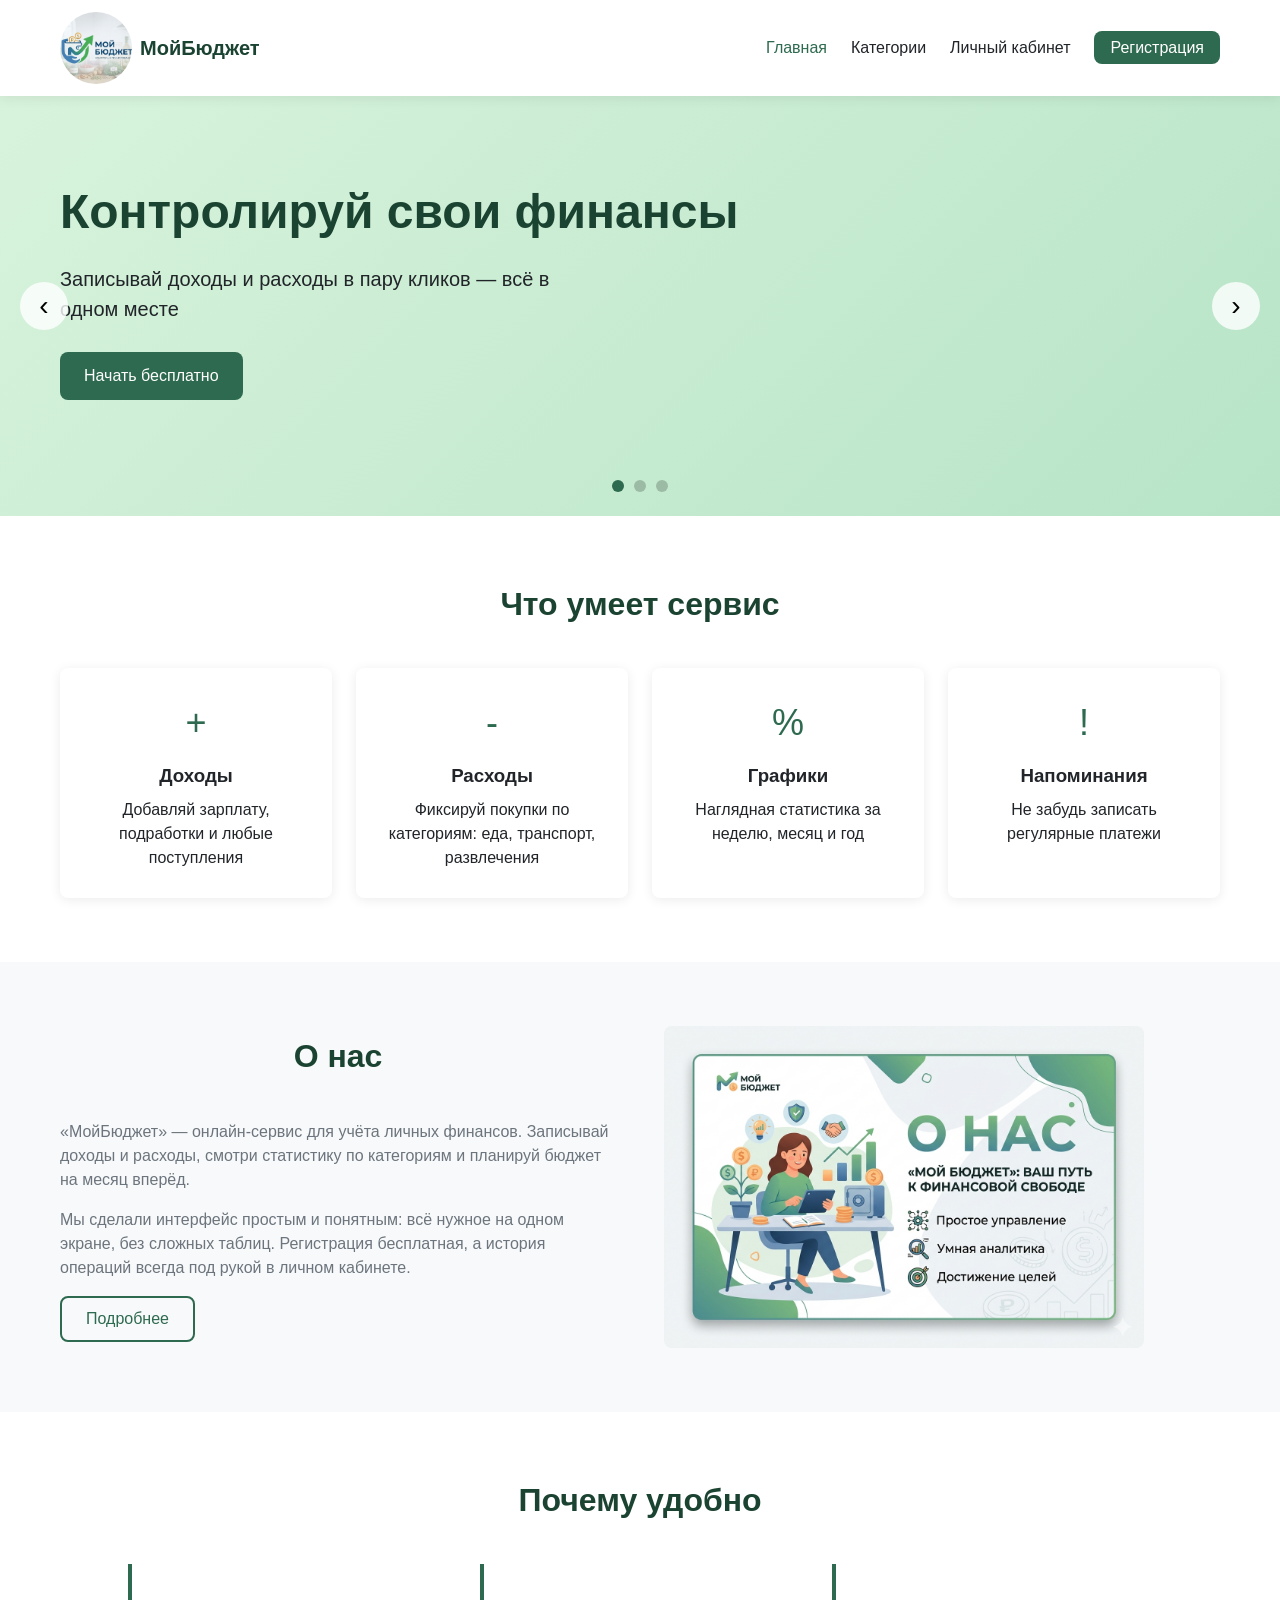
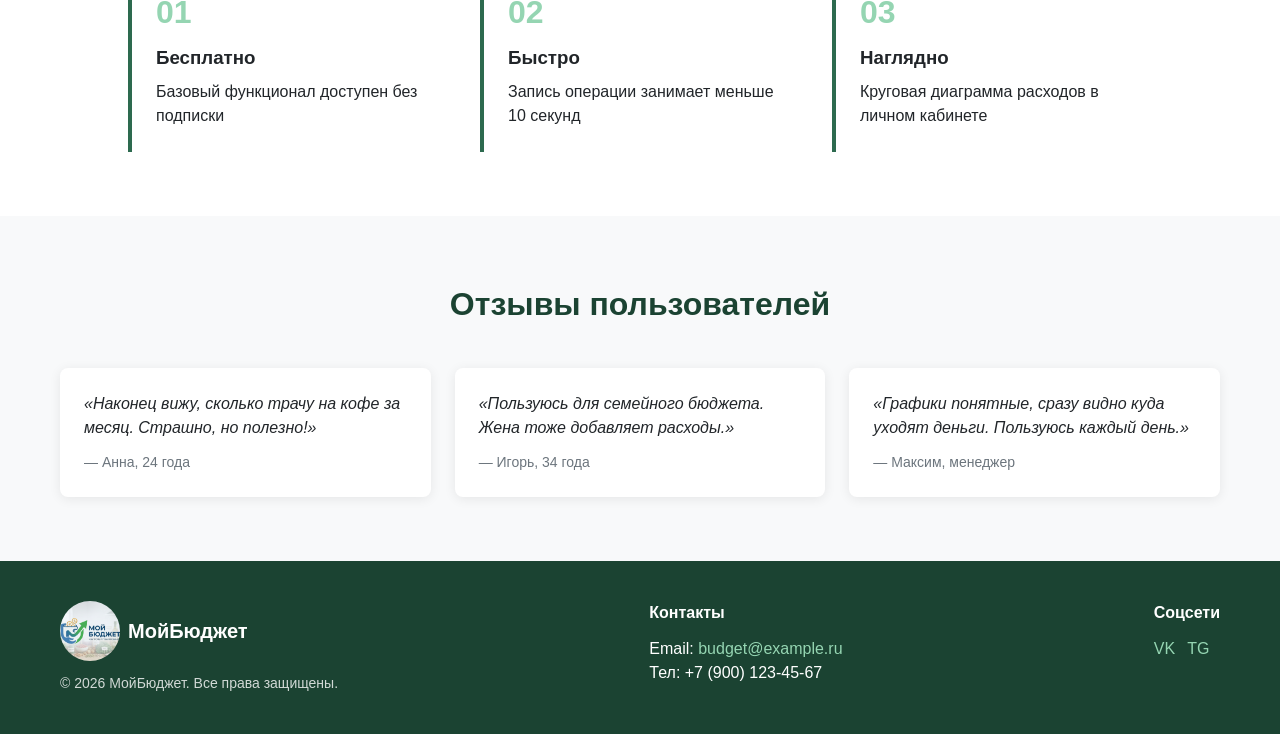
==== index.html @ 335b4001 "Add files via upload" ====
<!DOCTYPE html>
<html lang="ru">
<head>
  <meta charset="UTF-8">
  <meta name="viewport" content="width=device-width, initial-scale=1.0">
  <title>МойБюджет — учёт доходов и расходов</title>
  <link rel="stylesheet" href="css/style.css">
</head>
<body class="page page--index">

  <header class="header">
    <div class="header__inner container">
      <a href="index.html" class="header__logo logo">
        <img src="images/cat-logo.jpg" alt="МойБюджет" class="logo__img">
        <span class="logo__text">МойБюджет</span>
      </a>

      <button class="header__burger burger" type="button" aria-label="Открыть меню">
        <span class="burger__line"></span>
        <span class="burger__line"></span>
        <span class="burger__line"></span>
      </button>

      <nav class="header__nav nav">
        <ul class="nav__list">
          <li class="nav__item"><a href="index.html" class="nav__link nav__link--active">Главная</a></li>
          <li class="nav__item"><a href="products.html" class="nav__link">Категории</a></li>
          <li class="nav__item"><a href="account.html" class="nav__link">Личный кабинет</a></li>
          <li class="nav__item"><a href="registration.html" class="nav__link nav__link--btn">Регистрация</a></li>
        </ul>
      </nav>
    </div>
  </header>

  <main class="main">
    <!-- баннер-слайдер -->
    <section class="hero">
      <div class="hero__slider slider">
        <div class="slider__track">
          <div class="slider__slide slider__slide--active">
            <div class="slider__content container">
              <h1 class="slider__title">Контролируй свои финансы</h1>
              <p class="slider__text">Записывай доходы и расходы в пару кликов — всё в одном месте</p>
              <a href="registration.html" class="slider__btn btn btn--primary">Начать бесплатно</a>
            </div>
          </div>
          <div class="slider__slide">
            <div class="slider__content container">
              <h1 class="slider__title">Смотри статистику</h1>
              <p class="slider__text">Графики покажут, куда уходят деньги каждый месяц</p>
              <a href="account.html" class="slider__btn btn btn--primary">В кабинет</a>
            </div>
          </div>
          <div class="slider__slide">
            <div class="slider__content container">
              <h1 class="slider__title">Планируй бюджет</h1>
              <p class="slider__text">Ставь лимиты по категориям и не выходи за рамки</p>
              <a href="products.html" class="slider__btn btn btn--primary">Категории</a>
            </div>
          </div>
        </div>
        <button class="slider__arrow slider__arrow--prev" type="button" aria-label="Назад">‹</button>
        <button class="slider__arrow slider__arrow--next" type="button" aria-label="Вперёд">›</button>
        <div class="slider__dots"></div>
      </div>
    </section>

    <!-- возможности -->
    <section class="features section">
      <div class="container">
        <h2 class="section__title">Что умеет сервис</h2>
        <div class="features__grid">
          <article class="features__card feature-card">
            <div class="feature-card__icon">+</div>
            <h3 class="feature-card__title">Доходы</h3>
            <p class="feature-card__text">Добавляй зарплату, подработки и любые поступления</p>
          </article>
          <article class="features__card feature-card">
            <div class="feature-card__icon">-</div>
            <h3 class="feature-card__title">Расходы</h3>
            <p class="feature-card__text">Фиксируй покупки по категориям: еда, транспорт, развлечения</p>
          </article>
          <article class="features__card feature-card">
            <div class="feature-card__icon">%</div>
            <h3 class="feature-card__title">Графики</h3>
            <p class="feature-card__text">Наглядная статистика за неделю, месяц и год</p>
          </article>
          <article class="features__card feature-card">
            <div class="feature-card__icon">!</div>
            <h3 class="feature-card__title">Напоминания</h3>
            <p class="feature-card__text">Не забудь записать регулярные платежи</p>
          </article>
        </div>
      </div>
    </section>

    <!-- о нас -->
    <section class="about section section--gray">
      <div class="container about__inner">
        <div class="about__text">
          <h2 class="section__title">О нас</h2>
          <p>«МойБюджет» — онлайн-сервис для учёта личных финансов. Записывай доходы и расходы, смотри статистику по категориям и планируй бюджет на месяц вперёд.</p>
          <p>Мы сделали интерфейс простым и понятным: всё нужное на одном экране, без сложных таблиц. Регистрация бесплатная, а история операций всегда под рукой в личном кабинете.</p>
          <button class="about__btn btn btn--outline" type="button" data-modal="about-modal">Подробнее</button>
        </div>
        <div class="about__img">
          <img src="images/about.jpg" alt="Иллюстрация учёта бюджета" width="480" height="320">
        </div>
      </div>
    </section>

    <!-- преимущества -->
    <section class="advantages section">
      <div class="container">
        <h2 class="section__title">Почему удобно</h2>
        <ul class="advantages__list">
          <li class="advantages__item advantage">
            <span class="advantage__num">01</span>
            <h3 class="advantage__title">Бесплатно</h3>
            <p class="advantage__text">Базовый функционал доступен без подписки</p>
          </li>
          <li class="advantages__item advantage">
            <span class="advantage__num">02</span>
            <h3 class="advantage__title">Быстро</h3>
            <p class="advantage__text">Запись операции занимает меньше 10 секунд</p>
          </li>
          <li class="advantages__item advantage">
            <span class="advantage__num">03</span>
            <h3 class="advantage__title">Наглядно</h3>
            <p class="advantage__text">Круговая диаграмма расходов в личном кабинете</p>
          </li>
        </ul>
      </div>
    </section>

    <!-- отзывы -->
    <section class="reviews section section--gray">
      <div class="container">
        <h2 class="section__title">Отзывы пользователей</h2>
        <div class="reviews__grid">
          <blockquote class="reviews__card review">
            <p class="review__text">«Наконец вижу, сколько трачу на кофе за месяц. Страшно, но полезно!»</p>
            <footer class="review__author">— Анна, 24 года</footer>
          </blockquote>
          <blockquote class="reviews__card review">
            <p class="review__text">«Пользуюсь для семейного бюджета. Жена тоже добавляет расходы.»</p>
            <footer class="review__author">— Игорь, 34 года</footer>
          </blockquote>
          <blockquote class="reviews__card review">
            <p class="review__text">«Графики понятные, сразу видно куда уходят деньги. Пользуюсь каждый день.»</p>
            <footer class="review__author">— Максим, менеджер</footer>
          </blockquote>
        </div>
      </div>
    </section>
  </main>

  <footer class="footer">
    <div class="footer__inner container">
      <div class="footer__col">
        <a href="index.html" class="footer__logo logo">
          <img src="images/cat-logo.jpg" alt="МойБюджет" class="logo__img logo__img--footer">
          <span class="logo__text">МойБюджет</span>
        </a>
        <p class="footer__copy">© 2026 МойБюджет. Все права защищены.</p>
      </div>
      <div class="footer__col">
        <h4 class="footer__title">Контакты</h4>
        <p>Email: <a href="mailto:budget@example.ru" class="footer__link">budget@example.ru</a></p>
        <p>Тел: +7 (900) 123-45-67</p>
      </div>
      <div class="footer__col">
        <h4 class="footer__title">Соцсети</h4>
        <ul class="footer__social social">
          <li class="social__item"><a href="#" class="social__link">VK</a></li>
          <li class="social__item"><a href="#" class="social__link">TG</a></li>
        </ul>
      </div>
    </div>
  </footer>

  <!-- модалка о проекте -->
  <div class="modal" id="about-modal" hidden>
    <div class="modal__overlay" data-close-modal></div>
    <div class="modal__box">
      <button class="modal__close" type="button" data-close-modal aria-label="Закрыть">×</button>
      <h3 class="modal__title">О сервисе МойБюджет</h3>
      <p>Мы помогаем контролировать личные финансы: фиксировать траты, видеть баланс и не выходить за лимиты по категориям. Сервис подойдёт и для семейного бюджета, и для личных целей.</p>
      <p>В личном кабинете доступны профиль, история операций, категории расходов и наглядная статистика. Новые функции мы добавляем по отзывам пользователей.</p>
    </div>
  </div>

  <script src="js/main.js"></script>
</body>
</html>
---- css/style.css ----
/* общие стили для сайта МойБюджет */

* {
  margin: 0;
  padding: 0;
  box-sizing: border-box;
}

:root {
  --color-main: #2d6a4f;
  --color-main-dark: #1b4332;
  --color-accent: #95d5b2;
  --color-bg: #f8f9fa;
  --color-text: #212529;
  --color-gray: #6c757d;
  --color-red: #e63946;
  --color-green: #2d6a4f;
  --font: 'Segoe UI', Tahoma, sans-serif;
  --radius: 8px;
  --shadow: 0 2px 12px rgba(0,0,0,0.08);
}

html {
  scroll-behavior: smooth;
}

body {
  font-family: var(--font);
  color: var(--color-text);
  background: #fff;
  line-height: 1.5;
  min-height: 100vh;
  display: flex;
  flex-direction: column;
}

.page--index .main,
.page--registration .main,
.page--account .main,
.page--products .main {
  flex: 1;
}

img {
  max-width: 100%;
  height: auto;
  display: block;
}

a {
  color: var(--color-main);
  text-decoration: none;
}

a:hover {
  text-decoration: underline;
}

.container {
  width: 100%;
  max-width: 1200px;
  margin: 0 auto;
  padding: 0 20px;
}

.container--narrow {
  max-width: 480px;
}

/* кнопки */
.btn {
  display: inline-block;
  padding: 12px 24px;
  border: none;
  border-radius: var(--radius);
  font-size: 16px;
  cursor: pointer;
  transition: background 0.2s, transform 0.15s;
  text-align: center;
}

.btn:hover {
  transform: translateY(-2px);
}

.btn--primary {
  background: var(--color-main);
  color: #fff;
}

.btn--primary:hover {
  background: var(--color-main-dark);
  text-decoration: none;
  color: #fff;
}

.btn--outline {
  background: transparent;
  border: 2px solid var(--color-main);
  color: var(--color-main);
}

.btn--outline:hover {
  background: var(--color-accent);
}

.btn--block {
  width: 100%;
}

/* логотип */
.logo {
  display: flex;
  align-items: center;
  gap: 8px;
  font-weight: 700;
  font-size: 20px;
  color: var(--color-main-dark);
  text-decoration: none;
}

.logo__img {
  width: 72px;
  height: 72px;
  border-radius: 50%;
  object-fit: cover;
  display: block;
  flex-shrink: 0;
}

.logo__img--footer {
  width: 60px;
  height: 60px;
}

.logo__img--auth {
  width: 104px;
  height: 104px;
  margin: 0 auto 20px;
}

.auth__logo {
  display: block;
  text-align: center;
}

.footer--mini__inner {
  display: flex;
  flex-direction: column;
  align-items: center;
  gap: 12px;
  text-align: center;
}

.footer--mini .footer__logo {
  justify-content: center;
}

.error-page__logo {
  width: 104px;
  height: 104px;
  border-radius: 50%;
  object-fit: cover;
  margin: 0 auto 20px;
}

/* шапка */
.header {
  background: #fff;
  box-shadow: var(--shadow);
  position: sticky;
  top: 0;
  z-index: 100;
}

.header__inner {
  display: flex;
  align-items: center;
  justify-content: space-between;
  padding: 12px 20px;
  min-height: 84px;
}

.header__burger {
  display: none;
}

/* навигация */
.nav__list {
  list-style: none;
  display: flex;
  gap: 24px;
  align-items: center;
}

.nav__link {
  color: var(--color-text);
  font-weight: 500;
}

.nav__link:hover,
.nav__link--active {
  color: var(--color-main);
  text-decoration: none;
}

.nav__link--btn {
  background: var(--color-main);
  color: #fff !important;
  padding: 8px 16px;
  border-radius: var(--radius);
}

.nav__link--btn:hover {
  background: var(--color-main-dark);
}

/* бургер */
.burger {
  flex-direction: column;
  gap: 5px;
  background: none;
  border: none;
  cursor: pointer;
  padding: 8px;
}

.burger__line {
  display: block;
  width: 26px;
  height: 3px;
  background: var(--color-main-dark);
  border-radius: 2px;
  transition: 0.3s;
}

.header--open .burger__line:nth-child(1) {
  transform: rotate(45deg) translate(5px, 6px);
}
.header--open .burger__line:nth-child(2) {
  opacity: 0;
}
.header--open .burger__line:nth-child(3) {
  transform: rotate(-45deg) translate(5px, -6px);
}

/* слайдер на главной */
.hero {
  background: linear-gradient(135deg, #d8f3dc 0%, #b7e4c7 100%);
}

.slider {
  position: relative;
  overflow: hidden;
  min-height: 420px;
}

.slider__track {
  position: relative;
}

.slider__slide {
  display: none;
  padding: 80px 0;
  animation: fadeIn 0.5s;
}

.slider__slide--active {
  display: block;
}

@keyframes fadeIn {
  from { opacity: 0; }
  to { opacity: 1; }
}

.slider__title {
  font-size: 48px;
  color: var(--color-main-dark);
  margin-bottom: 16px;
}

.slider__text {
  font-size: 20px;
  margin-bottom: 28px;
  max-width: 500px;
}

.slider__arrow {
  position: absolute;
  top: 50%;
  transform: translateY(-50%);
  background: rgba(255,255,255,0.8);
  border: none;
  width: 48px;
  height: 48px;
  font-size: 28px;
  cursor: pointer;
  border-radius: 50%;
  z-index: 5;
}

.slider__arrow--prev { left: 20px; }
.slider__arrow--next { right: 20px; }

.slider__dots {
  position: absolute;
  bottom: 24px;
  left: 50%;
  transform: translateX(-50%);
  display: flex;
  gap: 10px;
}

.slider__dot {
  width: 12px;
  height: 12px;
  border-radius: 50%;
  background: rgba(0,0,0,0.2);
  border: none;
  cursor: pointer;
}

.slider__dot--active {
  background: var(--color-main);
}

/* секции */
.section {
  padding: 64px 0;
}

.section--gray {
  background: var(--color-bg);
}

.section__title {
  font-size: 32px;
  text-align: center;
  margin-bottom: 40px;
  color: var(--color-main-dark);
}

/* фичи */
.features__grid {
  display: grid;
  grid-template-columns: repeat(4, 1fr);
  gap: 24px;
}

.feature-card {
  background: #fff;
  padding: 28px;
  border-radius: var(--radius);
  box-shadow: var(--shadow);
  text-align: center;
  transition: transform 0.25s;
}

.feature-card:hover {
  transform: translateY(-6px);
}

.feature-card__icon {
  font-size: 36px;
  margin-bottom: 12px;
  color: var(--color-main);
}

.feature-card__title {
  margin-bottom: 8px;
}

/* о нас */
.about__inner {
  display: flex;
  gap: 48px;
  align-items: center;
}

.about__text {
  flex: 1;
}

.about__text p {
  margin-bottom: 16px;
  color: var(--color-gray);
}

.about__img {
  flex: 1;
}

.about__img img {
  border-radius: var(--radius);
  background: #d8f3dc;
}

/* преимущества */
.advantages__list {
  list-style: none;
  display: flex;
  gap: 32px;
  justify-content: center;
}

.advantage {
  flex: 1;
  max-width: 320px;
  padding: 24px;
  border-left: 4px solid var(--color-main);
}

.advantage__num {
  font-size: 32px;
  font-weight: 700;
  color: var(--color-accent);
}

.advantage__title {
  margin: 8px 0;
}

/* отзывы */
.reviews__grid {
  display: grid;
  grid-template-columns: repeat(3, 1fr);
  gap: 24px;
}

.review {
  background: #fff;
  padding: 24px;
  border-radius: var(--radius);
  box-shadow: var(--shadow);
}

.review__text {
  font-style: italic;
  margin-bottom: 12px;
}

.review__author {
  color: var(--color-gray);
  font-size: 14px;
}

/* подвал */
.footer {
  background: var(--color-main-dark);
  color: #fff;
  padding: 40px 0;
  margin-top: auto;
}

.footer__inner {
  display: flex;
  justify-content: space-between;
  gap: 32px;
  flex-wrap: wrap;
}

.footer .logo {
  color: #fff;
  text-decoration: none;
}

.footer .logo:hover {
  text-decoration: none;
}

.footer__title {
  margin-bottom: 12px;
}

.footer__link {
  color: var(--color-accent);
}

.footer__copy {
  margin-top: 12px;
  font-size: 14px;
  opacity: 0.8;
}

.social {
  list-style: none;
  display: flex;
  gap: 12px;
}

.social__link {
  color: var(--color-accent);
}

.footer--mini {
  padding: 20px 0;
  text-align: center;
}

/* модалка */
.modal {
  position: fixed;
  inset: 0;
  z-index: 200;
  display: flex;
  align-items: center;
  justify-content: center;
}

.modal[hidden] {
  display: none;
}

.modal__overlay {
  position: absolute;
  inset: 0;
  background: rgba(0,0,0,0.5);
}

.modal__box {
  position: relative;
  background: #fff;
  padding: 32px;
  border-radius: var(--radius);
  max-width: 480px;
  width: 90%;
  z-index: 1;
  animation: modalPop 0.3s;
}

@keyframes modalPop {
  from { transform: scale(0.9); opacity: 0; }
  to { transform: scale(1); opacity: 1; }
}

.modal__close {
  position: absolute;
  top: 12px;
  right: 16px;
  background: none;
  border: none;
  font-size: 28px;
  cursor: pointer;
}

.modal__title {
  margin-bottom: 16px;
}

/* формы */
.form__group {
  margin-bottom: 20px;
}

.form__label {
  display: block;
  margin-bottom: 6px;
  font-weight: 500;
}

.form__input {
  width: 100%;
  padding: 12px;
  border: 1px solid #ced4da;
  border-radius: var(--radius);
  font-size: 16px;
}

.form__input:focus {
  outline: none;
  border-color: var(--color-main);
  box-shadow: 0 0 0 3px rgba(45,106,79,0.2);
}

.form__input--error {
  border-color: var(--color-red);
}

.form__error {
  display: block;
  color: var(--color-red);
  font-size: 13px;
  margin-top: 4px;
  min-height: 18px;
}

.form__checkbox {
  display: flex;
  gap: 8px;
  align-items: flex-start;
  cursor: pointer;
}

/* регистрация */
.page--registration .main {
  flex: 1;
}

.page--registration .main--center {
  display: flex;
  align-items: center;
  justify-content: center;
}

.auth {
  width: 100%;
  padding: 48px 20px;
  display: flex;
  justify-content: center;
}

.auth__title {
  text-align: center;
  margin-bottom: 8px;
}

.auth__subtitle {
  text-align: center;
  color: var(--color-gray);
  margin-bottom: 32px;
}

.auth__box {
  width: 100%;
  max-width: 480px;
  margin: 0 auto;
  background: #fff;
  padding: 32px;
  border-radius: var(--radius);
  box-shadow: var(--shadow);
}

.auth__footer {
  text-align: center;
  margin-top: 20px;
}

.main--center {
  flex: 1;
  display: flex;
  align-items: center;
}

/* личный кабинет */
.account__welcome {
  margin: 32px 0 24px;
  font-size: 28px;
}

.tabs {
  display: flex;
  gap: 8px;
  margin-bottom: 24px;
  border-bottom: 2px solid #eee;
}

.tabs__btn {
  padding: 12px 20px;
  background: none;
  border: none;
  cursor: pointer;
  font-size: 16px;
  border-bottom: 3px solid transparent;
  margin-bottom: -2px;
}

.tabs__btn--active {
  color: var(--color-main);
  border-bottom-color: var(--color-main);
  font-weight: 600;
}

.tabs__panel {
  margin-bottom: 32px;
}

.tabs__panel[hidden] {
  display: none;
}

.profile {
  display: flex;
  gap: 40px;
  flex-wrap: wrap;
}

.profile__avatar {
  width: 120px;
  height: 120px;
  border-radius: 50%;
  object-fit: cover;
  background: var(--color-accent);
  margin-bottom: 12px;
}

.profile__form {
  flex: 1;
  min-width: 280px;
}

.operations-table {
  width: 100%;
  border-collapse: collapse;
  margin-bottom: 24px;
}

.operations-table th,
.operations-table td {
  padding: 12px;
  text-align: left;
  border-bottom: 1px solid #eee;
}

.operations-table__income {
  color: var(--color-green);
}

.operations-table__expense {
  color: var(--color-red);
}

.stats__summary {
  display: flex;
  gap: 20px;
  margin-bottom: 32px;
  flex-wrap: wrap;
}

.stats__card {
  flex: 1;
  min-width: 180px;
  padding: 20px;
  background: var(--color-bg);
  border-radius: var(--radius);
}

.stats__label {
  display: block;
  font-size: 14px;
  color: var(--color-gray);
}

.stats__value {
  font-size: 24px;
  font-weight: 700;
}

.stats__value--green { color: var(--color-green); }
.stats__value--red { color: var(--color-red); }

.stats__chart {
  max-width: 400px;
  margin: 0 auto;
  display: block;
}

.account__logout {
  margin-bottom: 48px;
}

/* каталог категорий */
.page-title {
  margin: 32px 0 8px;
}

.page-desc {
  color: var(--color-gray);
  margin-bottom: 24px;
}

.filter {
  display: flex;
  gap: 16px;
  margin-bottom: 32px;
  flex-wrap: wrap;
}

.filter__search,
.filter__select {
  padding: 10px 14px;
  border: 1px solid #ced4da;
  border-radius: var(--radius);
  font-size: 16px;
}

.filter__search {
  flex: 1;
  min-width: 200px;
}

.catalog__grid {
  display: grid;
  grid-template-columns: repeat(3, 1fr);
  gap: 24px;
  margin-bottom: 32px;
}

.product-card {
  background: #fff;
  border-radius: var(--radius);
  box-shadow: var(--shadow);
  overflow: hidden;
  transition: box-shadow 0.2s;
}

.product-card:hover {
  box-shadow: 0 6px 20px rgba(0,0,0,0.12);
}

.product-card--hidden {
  display: none;
}

.product-card__img {
  width: 100%;
  height: 180px;
  object-fit: cover;
  background: linear-gradient(135deg, #b7e4c7, #74c69d);
}

.product-card__title {
  padding: 16px 16px 8px;
  font-size: 20px;
}

.product-card__desc {
  padding: 0 16px;
  color: var(--color-gray);
  font-size: 14px;
  margin-bottom: 16px;
}

.product-card__link {
  margin: 0 16px 16px;
  display: inline-block;
}

.catalog__more {
  display: block;
  margin: 0 auto 48px;
}

/* 404 */
.page--404 {
  min-height: 100vh;
  display: flex;
  flex-direction: column;
}

.page--404 .error-page {
  flex: 1;
}

.error-page {
  display: flex;
  align-items: center;
  justify-content: center;
  min-height: 60vh;
  text-align: center;
}

.error-page__icon {
  font-size: 120px;
  font-weight: 900;
  color: var(--color-accent);
  line-height: 1;
}

.error-page__title {
  font-size: 32px;
  margin: 16px 0;
}

.error-page__text {
  color: var(--color-gray);
  margin-bottom: 24px;
  max-width: 400px;
  margin-left: auto;
  margin-right: auto;
}

/* ========== АДАПТИВ: все страницы ========== */

/* планшет 1024 */
@media (max-width: 1024px) {
  .container {
    padding: 0 16px;
  }

  .catalog__grid {
    grid-template-columns: repeat(2, 1fr);
  }

  .page--index .slider__title {
    font-size: 36px;
  }

  .page--index .features__grid {
    grid-template-columns: repeat(2, 1fr);
  }

  .page--index .reviews__grid {
    grid-template-columns: repeat(2, 1fr);
  }

  .page--index .advantages__list {
    flex-wrap: wrap;
  }
}

/* мобилка 768 и меньше (в задании ещё 796px) */
@media (max-width: 768px) {

  /* --- шапка и меню на ВСЕХ страницах --- */
  .header__burger {
    display: flex;
  }

  .header__nav {
    position: fixed;
    top: 84px;
    left: 0;
    right: 0;
    background: #fff;
    box-shadow: var(--shadow);
    padding: 20px;
    transform: translateY(-120%);
    transition: transform 0.3s;
    z-index: 99;
  }

  .header--open .header__nav {
    transform: translateY(0);
  }

  .nav__list {
    flex-direction: column;
    align-items: flex-start;
    gap: 16px;
  }

  .nav__link--btn {
    display: inline-block;
  }

  .logo__text {
    font-size: 18px;
  }

  .logo__img {
    width: 56px;
    height: 56px;
  }

  .logo__img--footer {
    width: 52px;
    height: 52px;
  }

  .logo__img--auth,
  .error-page__logo {
    width: 80px;
    height: 80px;
  }

  /* --- регистрация --- */
  .page--registration .auth {
    padding: 24px 16px;
  }

  .page--registration .auth__box {
    padding: 24px 20px;
  }

  /* --- категории --- */
  .page-title {
    font-size: 24px;
    margin-top: 24px;
  }

  .filter {
    flex-direction: column;
  }

  .filter__search,
  .filter__select {
    width: 100%;
  }

  .catalog__grid {
    grid-template-columns: 1fr;
    gap: 16px;
  }

  .catalog__more {
    width: 100%;
  }

  /* --- личный кабинет --- */
  .account__welcome {
    font-size: 22px;
    margin-top: 24px;
  }

  .tabs {
    flex-wrap: nowrap;
    overflow-x: auto;
    -webkit-overflow-scrolling: touch;
    gap: 4px;
  }

  .tabs__btn {
    flex-shrink: 0;
    padding: 10px 14px;
    font-size: 14px;
  }

  .profile {
    flex-direction: column;
    align-items: center;
    text-align: center;
  }

  .profile__form {
    width: 100%;
  }

  .account__add .btn {
    width: 100%;
  }

  .operations-table-wrap {
    overflow-x: auto;
    -webkit-overflow-scrolling: touch;
    margin-bottom: 24px;
  }

  .operations-table {
    font-size: 13px;
    min-width: 320px;
  }

  .operations-table th,
  .operations-table td {
    padding: 10px 8px;
  }

  .stats__summary {
    flex-direction: column;
  }

  .stats__chart {
    width: 100%;
    max-width: 100%;
    height: auto;
  }

  .account__logout {
    width: 100%;
  }

  /* --- модалки --- */
  .modal__box {
    padding: 24px 20px;
    max-height: 90vh;
    overflow-y: auto;
  }

  /* --- подвал на всех страницах --- */
  .footer__inner {
    flex-direction: column;
    text-align: center;
    gap: 20px;
  }

  .social {
    justify-content: center;
  }

  /* --- 404 --- */
  .page--404 .error-page {
    min-height: auto;
    padding: 40px 0 60px;
  }

  .error-page__icon {
    font-size: 72px;
  }

  .error-page__title {
    font-size: 24px;
  }

  .error-page__btn {
    width: 100%;
    max-width: 280px;
  }

  /* --- только главная --- */
  .page--index .slider {
    min-height: 320px;
  }

  .page--index .slider__slide {
    padding: 48px 0;
  }

  .page--index .slider__title {
    font-size: 28px;
  }

  .page--index .slider__text {
    font-size: 16px;
  }

  .page--index .slider__arrow {
    width: 36px;
    height: 36px;
    font-size: 22px;
  }

  .page--index .slider__arrow--prev {
    left: 8px;
  }

  .page--index .slider__arrow--next {
    right: 8px;
  }

  .page--index .about__inner {
    flex-direction: column;
  }

  .page--index .features__grid {
    grid-template-columns: 1fr;
  }

  .page--index .feature-card__icon {
    font-size: 28px;
  }

  .page--index .reviews__grid {
    grid-template-columns: 1fr;
  }

  .page--index .advantages__list {
    flex-direction: column;
    align-items: stretch;
  }

  .page--index .advantage {
    max-width: 100%;
  }

  .page--index .section {
    padding: 40px 0;
  }

  .page--index .section__title {
    font-size: 24px;
  }
}

/* очень узкие экраны */
@media (max-width: 480px) {
  .btn {
    padding: 10px 18px;
    font-size: 15px;
  }

  .page--index .slider__title {
    font-size: 22px;
  }

  .slider__btn {
    width: 100%;
    text-align: center;
  }

  .auth__box {
    padding: 20px 16px;
  }
}

/* десктоп широкий 1920 */
@media (min-width: 1920px) {
  .page--index .container {
    max-width: 1400px;
  }

  .page--index .slider__title {
    font-size: 56px;
  }
}
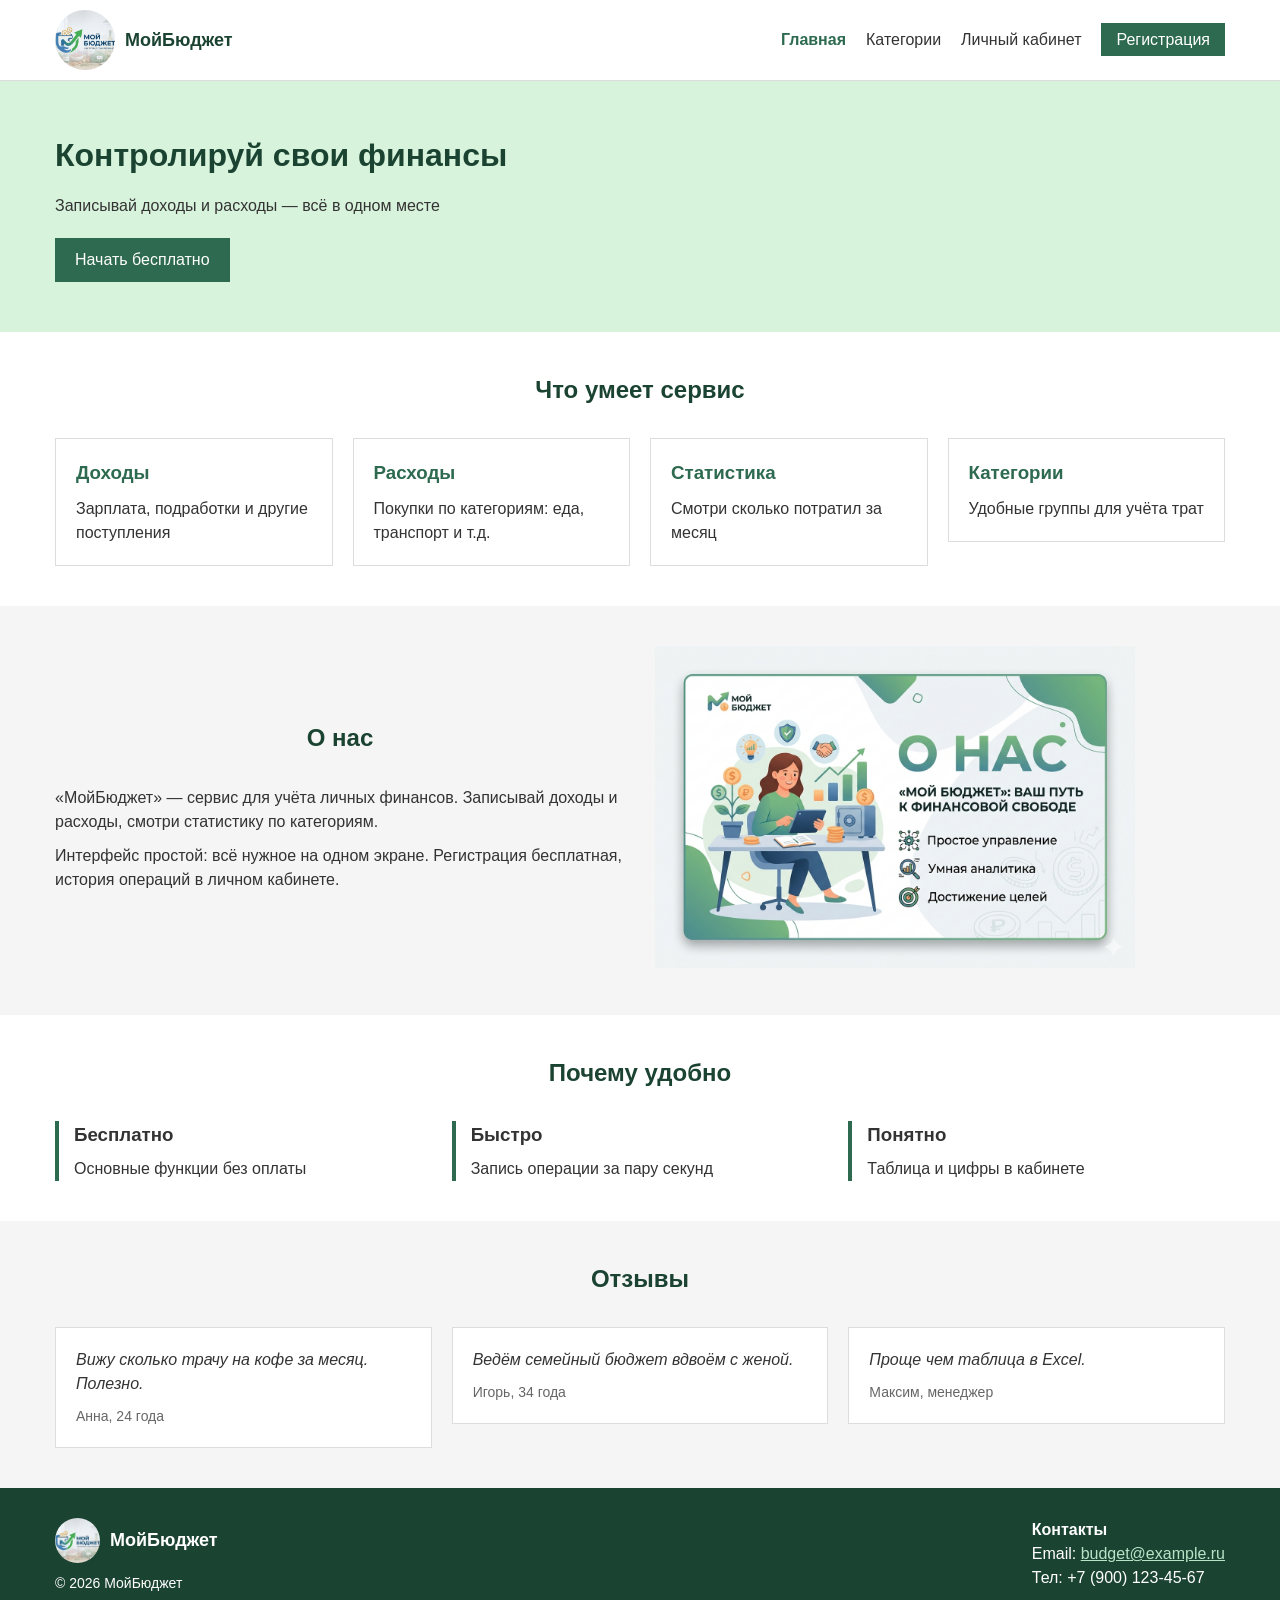
==== commit 370abb78: "Add files via upload" ====
--- a/index.html
+++ b/index.html
@@ -15,7 +15,7 @@
         <span class="logo__text">МойБюджет</span>
       </a>
 
-      <button class="header__burger burger" type="button" aria-label="Открыть меню">
+      <button class="header__burger burger" type="button" id="burger">
         <span class="burger__line"></span>
         <span class="burger__line"></span>
         <span class="burger__line"></span>
@@ -33,126 +33,92 @@
   </header>
 
   <main class="main">
-    <!-- баннер-слайдер -->
-    <section class="hero">
-      <div class="hero__slider slider">
-        <div class="slider__track">
-          <div class="slider__slide slider__slide--active">
-            <div class="slider__content container">
-              <h1 class="slider__title">Контролируй свои финансы</h1>
-              <p class="slider__text">Записывай доходы и расходы в пару кликов — всё в одном месте</p>
-              <a href="registration.html" class="slider__btn btn btn--primary">Начать бесплатно</a>
-            </div>
-          </div>
-          <div class="slider__slide">
-            <div class="slider__content container">
-              <h1 class="slider__title">Смотри статистику</h1>
-              <p class="slider__text">Графики покажут, куда уходят деньги каждый месяц</p>
-              <a href="account.html" class="slider__btn btn btn--primary">В кабинет</a>
-            </div>
-          </div>
-          <div class="slider__slide">
-            <div class="slider__content container">
-              <h1 class="slider__title">Планируй бюджет</h1>
-              <p class="slider__text">Ставь лимиты по категориям и не выходи за рамки</p>
-              <a href="products.html" class="slider__btn btn btn--primary">Категории</a>
-            </div>
-          </div>
-        </div>
-        <button class="slider__arrow slider__arrow--prev" type="button" aria-label="Назад">‹</button>
-        <button class="slider__arrow slider__arrow--next" type="button" aria-label="Вперёд">›</button>
-        <div class="slider__dots"></div>
+
+    <section class="baner">
+      <div class="container baner__blok">
+        <h1 class="baner__zagolovok">Контролируй свои финансы</h1>
+        <p class="baner__tekst">Записывай доходы и расходы — всё в одном месте</p>
+        <a href="registration.html" class="baner__ssylka btn btn--primary">Начать бесплатно</a>
       </div>
     </section>
 
-    <!-- возможности -->
     <section class="features section">
       <div class="container">
         <h2 class="section__title">Что умеет сервис</h2>
-        <div class="features__grid">
-          <article class="features__card feature-card">
-            <div class="feature-card__icon">+</div>
+        <ul class="features__list">
+          <li class="features__item feature-card">
             <h3 class="feature-card__title">Доходы</h3>
-            <p class="feature-card__text">Добавляй зарплату, подработки и любые поступления</p>
-          </article>
-          <article class="features__card feature-card">
-            <div class="feature-card__icon">-</div>
+            <p class="feature-card__text">Зарплата, подработки и другие поступления</p>
+          </li>
+          <li class="features__item feature-card">
             <h3 class="feature-card__title">Расходы</h3>
-            <p class="feature-card__text">Фиксируй покупки по категориям: еда, транспорт, развлечения</p>
-          </article>
-          <article class="features__card feature-card">
-            <div class="feature-card__icon">%</div>
-            <h3 class="feature-card__title">Графики</h3>
-            <p class="feature-card__text">Наглядная статистика за неделю, месяц и год</p>
-          </article>
-          <article class="features__card feature-card">
-            <div class="feature-card__icon">!</div>
-            <h3 class="feature-card__title">Напоминания</h3>
-            <p class="feature-card__text">Не забудь записать регулярные платежи</p>
-          </article>
-        </div>
-      </div>
-    </section>
-
-    <!-- о нас -->
-    <section class="about section section--gray">
-      <div class="container about__inner">
-        <div class="about__text">
-          <h2 class="section__title">О нас</h2>
-          <p>«МойБюджет» — онлайн-сервис для учёта личных финансов. Записывай доходы и расходы, смотри статистику по категориям и планируй бюджет на месяц вперёд.</p>
-          <p>Мы сделали интерфейс простым и понятным: всё нужное на одном экране, без сложных таблиц. Регистрация бесплатная, а история операций всегда под рукой в личном кабинете.</p>
-          <button class="about__btn btn btn--outline" type="button" data-modal="about-modal">Подробнее</button>
-        </div>
-        <div class="about__img">
-          <img src="images/about.jpg" alt="Иллюстрация учёта бюджета" width="480" height="320">
-        </div>
-      </div>
-    </section>
-
-    <!-- преимущества -->
-    <section class="advantages section">
-      <div class="container">
-        <h2 class="section__title">Почему удобно</h2>
-        <ul class="advantages__list">
-          <li class="advantages__item advantage">
-            <span class="advantage__num">01</span>
-            <h3 class="advantage__title">Бесплатно</h3>
-            <p class="advantage__text">Базовый функционал доступен без подписки</p>
+            <p class="feature-card__text">Покупки по категориям: еда, транспорт и т.д.</p>
           </li>
-          <li class="advantages__item advantage">
-            <span class="advantage__num">02</span>
-            <h3 class="advantage__title">Быстро</h3>
-            <p class="advantage__text">Запись операции занимает меньше 10 секунд</p>
+          <li class="features__item feature-card">
+            <h3 class="feature-card__title">Статистика</h3>
+            <p class="feature-card__text">Смотри сколько потратил за месяц</p>
           </li>
-          <li class="advantages__item advantage">
-            <span class="advantage__num">03</span>
-            <h3 class="advantage__title">Наглядно</h3>
-            <p class="advantage__text">Круговая диаграмма расходов в личном кабинете</p>
+          <li class="features__item feature-card">
+            <h3 class="feature-card__title">Категории</h3>
+            <p class="feature-card__text">Удобные группы для учёта трат</p>
           </li>
         </ul>
       </div>
     </section>
 
-    <!-- отзывы -->
-    <section class="reviews section section--gray">
-      <div class="container">
-        <h2 class="section__title">Отзывы пользователей</h2>
-        <div class="reviews__grid">
-          <blockquote class="reviews__card review">
-            <p class="review__text">«Наконец вижу, сколько трачу на кофе за месяц. Страшно, но полезно!»</p>
-            <footer class="review__author">— Анна, 24 года</footer>
-          </blockquote>
-          <blockquote class="reviews__card review">
-            <p class="review__text">«Пользуюсь для семейного бюджета. Жена тоже добавляет расходы.»</p>
-            <footer class="review__author">— Игорь, 34 года</footer>
-          </blockquote>
-          <blockquote class="reviews__card review">
-            <p class="review__text">«Графики понятные, сразу видно куда уходят деньги. Пользуюсь каждый день.»</p>
-            <footer class="review__author">— Максим, менеджер</footer>
-          </blockquote>
+    <section class="about section section--gray">
+      <div class="container about__inner">
+        <div class="about__text">
+          <h2 class="section__title">О нас</h2>
+          <p>«МойБюджет» — сервис для учёта личных финансов. Записывай доходы и расходы, смотри статистику по категориям.</p>
+          <p>Интерфейс простой: всё нужное на одном экране. Регистрация бесплатная, история операций в личном кабинете.</p>
+        </div>
+        <div class="about__img">
+          <img src="images/about.jpg" alt="Учёт бюджета" width="480" height="320">
         </div>
       </div>
     </section>
+
+    <section class="preimu section">
+      <div class="container">
+        <h2 class="section__title">Почему удобно</h2>
+        <ul class="preimu__spisok">
+          <li class="preimu__element">
+            <h3 class="preimu__nazvanie">Бесплатно</h3>
+            <p class="preimu__tekst">Основные функции без оплаты</p>
+          </li>
+          <li class="preimu__element">
+            <h3 class="preimu__nazvanie">Быстро</h3>
+            <p class="preimu__tekst">Запись операции за пару секунд</p>
+          </li>
+          <li class="preimu__element">
+            <h3 class="preimu__nazvanie">Понятно</h3>
+            <p class="preimu__tekst">Таблица и цифры в кабинете</p>
+          </li>
+        </ul>
+      </div>
+    </section>
+
+    <section class="reviews section section--gray">
+      <div class="container">
+        <h2 class="section__title">Отзывы</h2>
+        <ul class="reviews__list">
+          <li class="reviews__item review">
+            <p class="review__text">Вижу сколько трачу на кофе за месяц. Полезно.</p>
+            <p class="review__author">Анна, 24 года</p>
+          </li>
+          <li class="reviews__item review">
+            <p class="review__text">Ведём семейный бюджет вдвоём с женой.</p>
+            <p class="review__author">Игорь, 34 года</p>
+          </li>
+          <li class="reviews__item review">
+            <p class="review__text">Проще чем таблица в Excel.</p>
+            <p class="review__author">Максим, менеджер</p>
+          </li>
+        </ul>
+      </div>
+    </section>
+
   </main>
 
   <footer class="footer">
@@ -162,33 +128,15 @@
           <img src="images/cat-logo.jpg" alt="МойБюджет" class="logo__img logo__img--footer">
           <span class="logo__text">МойБюджет</span>
         </a>
-        <p class="footer__copy">© 2026 МойБюджет. Все права защищены.</p>
+        <p class="footer__copy">© 2026 МойБюджет</p>
       </div>
       <div class="footer__col">
         <h4 class="footer__title">Контакты</h4>
         <p>Email: <a href="mailto:budget@example.ru" class="footer__link">budget@example.ru</a></p>
         <p>Тел: +7 (900) 123-45-67</p>
       </div>
-      <div class="footer__col">
-        <h4 class="footer__title">Соцсети</h4>
-        <ul class="footer__social social">
-          <li class="social__item"><a href="#" class="social__link">VK</a></li>
-          <li class="social__item"><a href="#" class="social__link">TG</a></li>
-        </ul>
-      </div>
     </div>
   </footer>
-
-  <!-- модалка о проекте -->
-  <div class="modal" id="about-modal" hidden>
-    <div class="modal__overlay" data-close-modal></div>
-    <div class="modal__box">
-      <button class="modal__close" type="button" data-close-modal aria-label="Закрыть">×</button>
-      <h3 class="modal__title">О сервисе МойБюджет</h3>
-      <p>Мы помогаем контролировать личные финансы: фиксировать траты, видеть баланс и не выходить за лимиты по категориям. Сервис подойдёт и для семейного бюджета, и для личных целей.</p>
-      <p>В личном кабинете доступны профиль, история операций, категории расходов и наглядная статистика. Новые функции мы добавляем по отзывам пользователей.</p>
-    </div>
-  </div>
 
   <script src="js/main.js"></script>
 </body>
--- a/css/style.css
+++ b/css/style.css
@@ -1,4 +1,4 @@
-/* общие стили для сайта МойБюджет */
+/* стили сайта МойБюджет */
 
 * {
   margin: 0;
@@ -6,1190 +6,617 @@
   box-sizing: border-box;
 }
 
-:root {
-  --color-main: #2d6a4f;
-  --color-main-dark: #1b4332;
-  --color-accent: #95d5b2;
-  --color-bg: #f8f9fa;
-  --color-text: #212529;
-  --color-gray: #6c757d;
-  --color-red: #e63946;
-  --color-green: #2d6a4f;
-  --font: 'Segoe UI', Tahoma, sans-serif;
-  --radius: 8px;
-  --shadow: 0 2px 12px rgba(0,0,0,0.08);
-}
-
-html {
-  scroll-behavior: smooth;
-}
-
 body {
-  font-family: var(--font);
-  color: var(--color-text);
-  background: #fff;
+  font-family: Arial, sans-serif;
+  font-size: 16px;
+  color: #333;
   line-height: 1.5;
   min-height: 100vh;
   display: flex;
   flex-direction: column;
 }
 
-.page--index .main,
-.page--registration .main,
-.page--account .main,
-.page--products .main {
-  flex: 1;
+a {
+  color: #2d6a4f;
 }
 
 img {
   max-width: 100%;
   height: auto;
-  display: block;
-}
-
-a {
-  color: var(--color-main);
+}
+
+.container {
+  width: 1200px;
+  max-width: 100%;
+  margin: 0 auto;
+  padding: 0 15px;
+}
+
+.main {
+  flex: 1;
+}
+
+/* header */
+.header {
+  background: #fff;
+  border-bottom: 1px solid #ddd;
+  position: relative;
+}
+
+.header__inner {
+  display: flex;
+  align-items: center;
+  justify-content: space-between;
+  padding: 10px 15px;
+  min-height: 80px;
+}
+
+.logo {
+  display: flex;
+  align-items: center;
+  gap: 10px;
   text-decoration: none;
-}
-
-a:hover {
-  text-decoration: underline;
-}
-
-.container {
-  width: 100%;
-  max-width: 1200px;
-  margin: 0 auto;
-  padding: 0 20px;
-}
-
-.container--narrow {
-  max-width: 480px;
-}
-
-/* кнопки */
-.btn {
-  display: inline-block;
-  padding: 12px 24px;
-  border: none;
-  border-radius: var(--radius);
-  font-size: 16px;
-  cursor: pointer;
-  transition: background 0.2s, transform 0.15s;
-  text-align: center;
-}
-
-.btn:hover {
-  transform: translateY(-2px);
-}
-
-.btn--primary {
-  background: var(--color-main);
-  color: #fff;
-}
-
-.btn--primary:hover {
-  background: var(--color-main-dark);
-  text-decoration: none;
-  color: #fff;
-}
-
-.btn--outline {
-  background: transparent;
-  border: 2px solid var(--color-main);
-  color: var(--color-main);
-}
-
-.btn--outline:hover {
-  background: var(--color-accent);
-}
-
-.btn--block {
-  width: 100%;
-}
-
-/* логотип */
-.logo {
-  display: flex;
-  align-items: center;
-  gap: 8px;
-  font-weight: 700;
-  font-size: 20px;
-  color: var(--color-main-dark);
-  text-decoration: none;
+  color: #1b4332;
+  font-weight: bold;
+  font-size: 18px;
 }
 
 .logo__img {
-  width: 72px;
-  height: 72px;
+  width: 60px;
+  height: 60px;
   border-radius: 50%;
   object-fit: cover;
-  display: block;
-  flex-shrink: 0;
 }
 
 .logo__img--footer {
-  width: 60px;
-  height: 60px;
-}
-
-.logo__img--auth {
-  width: 104px;
-  height: 104px;
-  margin: 0 auto 20px;
-}
-
-.auth__logo {
-  display: block;
-  text-align: center;
-}
-
-.footer--mini__inner {
-  display: flex;
-  flex-direction: column;
-  align-items: center;
-  gap: 12px;
-  text-align: center;
-}
-
-.footer--mini .footer__logo {
-  justify-content: center;
-}
-
-.error-page__logo {
-  width: 104px;
-  height: 104px;
-  border-radius: 50%;
-  object-fit: cover;
-  margin: 0 auto 20px;
-}
-
-/* шапка */
-.header {
-  background: #fff;
-  box-shadow: var(--shadow);
-  position: sticky;
-  top: 0;
-  z-index: 100;
-}
-
-.header__inner {
-  display: flex;
-  align-items: center;
-  justify-content: space-between;
-  padding: 12px 20px;
-  min-height: 84px;
+  width: 45px;
+  height: 45px;
 }
 
 .header__burger {
   display: none;
 }
 
-/* навигация */
-.nav__list {
-  list-style: none;
-  display: flex;
-  gap: 24px;
-  align-items: center;
-}
-
-.nav__link {
-  color: var(--color-text);
-  font-weight: 500;
-}
-
-.nav__link:hover,
-.nav__link--active {
-  color: var(--color-main);
-  text-decoration: none;
-}
-
-.nav__link--btn {
-  background: var(--color-main);
-  color: #fff !important;
-  padding: 8px 16px;
-  border-radius: var(--radius);
-}
-
-.nav__link--btn:hover {
-  background: var(--color-main-dark);
-}
-
-/* бургер */
 .burger {
   flex-direction: column;
   gap: 5px;
   background: none;
   border: none;
   cursor: pointer;
-  padding: 8px;
+  padding: 5px;
 }
 
 .burger__line {
   display: block;
-  width: 26px;
+  width: 25px;
   height: 3px;
-  background: var(--color-main-dark);
-  border-radius: 2px;
-  transition: 0.3s;
-}
-
-.header--open .burger__line:nth-child(1) {
-  transform: rotate(45deg) translate(5px, 6px);
-}
-.header--open .burger__line:nth-child(2) {
-  opacity: 0;
-}
-.header--open .burger__line:nth-child(3) {
-  transform: rotate(-45deg) translate(5px, -6px);
-}
-
-/* слайдер на главной */
-.hero {
-  background: linear-gradient(135deg, #d8f3dc 0%, #b7e4c7 100%);
-}
-
-.slider {
-  position: relative;
-  overflow: hidden;
-  min-height: 420px;
-}
-
-.slider__track {
-  position: relative;
-}
-
-.slider__slide {
-  display: none;
-  padding: 80px 0;
-  animation: fadeIn 0.5s;
-}
-
-.slider__slide--active {
-  display: block;
-}
-
-@keyframes fadeIn {
-  from { opacity: 0; }
-  to { opacity: 1; }
-}
-
-.slider__title {
-  font-size: 48px;
-  color: var(--color-main-dark);
-  margin-bottom: 16px;
-}
-
-.slider__text {
-  font-size: 20px;
-  margin-bottom: 28px;
-  max-width: 500px;
-}
-
-.slider__arrow {
-  position: absolute;
-  top: 50%;
-  transform: translateY(-50%);
-  background: rgba(255,255,255,0.8);
-  border: none;
-  width: 48px;
-  height: 48px;
-  font-size: 28px;
-  cursor: pointer;
-  border-radius: 50%;
-  z-index: 5;
-}
-
-.slider__arrow--prev { left: 20px; }
-.slider__arrow--next { right: 20px; }
-
-.slider__dots {
-  position: absolute;
-  bottom: 24px;
-  left: 50%;
-  transform: translateX(-50%);
-  display: flex;
-  gap: 10px;
-}
-
-.slider__dot {
-  width: 12px;
-  height: 12px;
-  border-radius: 50%;
-  background: rgba(0,0,0,0.2);
-  border: none;
-  cursor: pointer;
-}
-
-.slider__dot--active {
-  background: var(--color-main);
-}
-
-/* секции */
-.section {
-  padding: 64px 0;
-}
-
-.section--gray {
-  background: var(--color-bg);
-}
-
-.section__title {
-  font-size: 32px;
-  text-align: center;
-  margin-bottom: 40px;
-  color: var(--color-main-dark);
-}
-
-/* фичи */
-.features__grid {
-  display: grid;
-  grid-template-columns: repeat(4, 1fr);
-  gap: 24px;
-}
-
-.feature-card {
-  background: #fff;
-  padding: 28px;
-  border-radius: var(--radius);
-  box-shadow: var(--shadow);
-  text-align: center;
-  transition: transform 0.25s;
-}
-
-.feature-card:hover {
-  transform: translateY(-6px);
-}
-
-.feature-card__icon {
-  font-size: 36px;
-  margin-bottom: 12px;
-  color: var(--color-main);
-}
-
-.feature-card__title {
-  margin-bottom: 8px;
-}
-
-/* о нас */
-.about__inner {
-  display: flex;
-  gap: 48px;
-  align-items: center;
-}
-
-.about__text {
-  flex: 1;
-}
-
-.about__text p {
-  margin-bottom: 16px;
-  color: var(--color-gray);
-}
-
-.about__img {
-  flex: 1;
-}
-
-.about__img img {
-  border-radius: var(--radius);
-  background: #d8f3dc;
-}
-
-/* преимущества */
-.advantages__list {
+  background: #333;
+}
+
+.nav__list {
   list-style: none;
   display: flex;
-  gap: 32px;
-  justify-content: center;
-}
-
-.advantage {
-  flex: 1;
-  max-width: 320px;
-  padding: 24px;
-  border-left: 4px solid var(--color-main);
-}
-
-.advantage__num {
-  font-size: 32px;
-  font-weight: 700;
-  color: var(--color-accent);
-}
-
-.advantage__title {
-  margin: 8px 0;
-}
-
-/* отзывы */
-.reviews__grid {
-  display: grid;
-  grid-template-columns: repeat(3, 1fr);
-  gap: 24px;
-}
-
-.review {
-  background: #fff;
-  padding: 24px;
-  border-radius: var(--radius);
-  box-shadow: var(--shadow);
-}
-
-.review__text {
-  font-style: italic;
-  margin-bottom: 12px;
-}
-
-.review__author {
-  color: var(--color-gray);
-  font-size: 14px;
-}
-
-/* подвал */
-.footer {
-  background: var(--color-main-dark);
+  gap: 20px;
+}
+
+.nav__link {
+  text-decoration: none;
+  color: #333;
+}
+
+.nav__link--active {
+  color: #2d6a4f;
+  font-weight: bold;
+}
+
+.nav__link--btn {
+  background: #2d6a4f;
   color: #fff;
-  padding: 40px 0;
-  margin-top: auto;
-}
-
-.footer__inner {
-  display: flex;
-  justify-content: space-between;
-  gap: 32px;
-  flex-wrap: wrap;
-}
-
-.footer .logo {
+  padding: 8px 15px;
+}
+
+/* кнопки */
+.btn {
+  display: inline-block;
+  padding: 10px 20px;
+  background: #2d6a4f;
   color: #fff;
   text-decoration: none;
-}
-
-.footer .logo:hover {
-  text-decoration: none;
-}
-
-.footer__title {
-  margin-bottom: 12px;
-}
-
-.footer__link {
-  color: var(--color-accent);
-}
-
-.footer__copy {
-  margin-top: 12px;
-  font-size: 14px;
-  opacity: 0.8;
-}
-
-.social {
-  list-style: none;
-  display: flex;
-  gap: 12px;
-}
-
-.social__link {
-  color: var(--color-accent);
-}
-
-.footer--mini {
-  padding: 20px 0;
-  text-align: center;
-}
-
-/* модалка */
-.modal {
-  position: fixed;
-  inset: 0;
-  z-index: 200;
-  display: flex;
-  align-items: center;
-  justify-content: center;
-}
-
-.modal[hidden] {
-  display: none;
-}
-
-.modal__overlay {
-  position: absolute;
-  inset: 0;
-  background: rgba(0,0,0,0.5);
-}
-
-.modal__box {
-  position: relative;
-  background: #fff;
-  padding: 32px;
-  border-radius: var(--radius);
-  max-width: 480px;
-  width: 90%;
-  z-index: 1;
-  animation: modalPop 0.3s;
-}
-
-@keyframes modalPop {
-  from { transform: scale(0.9); opacity: 0; }
-  to { transform: scale(1); opacity: 1; }
-}
-
-.modal__close {
-  position: absolute;
-  top: 12px;
-  right: 16px;
-  background: none;
-  border: none;
-  font-size: 28px;
-  cursor: pointer;
-}
-
-.modal__title {
-  margin-bottom: 16px;
-}
-
-/* формы */
-.form__group {
-  margin-bottom: 20px;
-}
-
-.form__label {
-  display: block;
-  margin-bottom: 6px;
-  font-weight: 500;
-}
-
-.form__input {
-  width: 100%;
-  padding: 12px;
-  border: 1px solid #ced4da;
-  border-radius: var(--radius);
-  font-size: 16px;
-}
-
-.form__input:focus {
-  outline: none;
-  border-color: var(--color-main);
-  box-shadow: 0 0 0 3px rgba(45,106,79,0.2);
-}
-
-.form__input--error {
-  border-color: var(--color-red);
-}
-
-.form__error {
-  display: block;
-  color: var(--color-red);
-  font-size: 13px;
-  margin-top: 4px;
-  min-height: 18px;
-}
-
-.form__checkbox {
-  display: flex;
-  gap: 8px;
-  align-items: flex-start;
-  cursor: pointer;
-}
-
-/* регистрация */
-.page--registration .main {
-  flex: 1;
-}
-
-.page--registration .main--center {
-  display: flex;
-  align-items: center;
-  justify-content: center;
-}
-
-.auth {
-  width: 100%;
-  padding: 48px 20px;
-  display: flex;
-  justify-content: center;
-}
-
-.auth__title {
-  text-align: center;
-  margin-bottom: 8px;
-}
-
-.auth__subtitle {
-  text-align: center;
-  color: var(--color-gray);
-  margin-bottom: 32px;
-}
-
-.auth__box {
-  width: 100%;
-  max-width: 480px;
-  margin: 0 auto;
-  background: #fff;
-  padding: 32px;
-  border-radius: var(--radius);
-  box-shadow: var(--shadow);
-}
-
-.auth__footer {
-  text-align: center;
-  margin-top: 20px;
-}
-
-.main--center {
-  flex: 1;
-  display: flex;
-  align-items: center;
-}
-
-/* личный кабинет */
-.account__welcome {
-  margin: 32px 0 24px;
-  font-size: 28px;
-}
-
-.tabs {
-  display: flex;
-  gap: 8px;
-  margin-bottom: 24px;
-  border-bottom: 2px solid #eee;
-}
-
-.tabs__btn {
-  padding: 12px 20px;
-  background: none;
   border: none;
   cursor: pointer;
   font-size: 16px;
+}
+
+.btn--primary {
+  background: #2d6a4f;
+  color: #fff;
+}
+
+.btn--outline {
+  background: #fff;
+  color: #2d6a4f;
+  border: 2px solid #2d6a4f;
+}
+
+.btn--block {
+  width: 100%;
+}
+
+/* баннер */
+.baner {
+  background: #d8f3dc;
+  padding: 50px 0;
+}
+
+.baner__zagolovok {
+  font-size: 32px;
+  color: #1b4332;
+  margin-bottom: 15px;
+}
+
+.baner__tekst {
+  margin-bottom: 20px;
+}
+
+/* секции */
+.section {
+  padding: 40px 0;
+}
+
+.section--gray {
+  background: #f5f5f5;
+}
+
+.section__title {
+  text-align: center;
+  margin-bottom: 30px;
+  color: #1b4332;
+}
+
+/* features */
+.features__list {
+  list-style: none;
+  display: flex;
+  flex-wrap: wrap;
+  gap: 20px;
+}
+
+.features__item {
+  flex: 1;
+  min-width: 200px;
+}
+
+.feature-card {
+  background: #fff;
+  border: 1px solid #ddd;
+  padding: 20px;
+  height: 100%;
+}
+
+.feature-card__title {
+  margin-bottom: 10px;
+  color: #2d6a4f;
+}
+
+/* about */
+.about__inner {
+  display: flex;
+  gap: 30px;
+  align-items: center;
+}
+
+.about__text {
+  flex: 1;
+}
+
+.about__text p {
+  margin-bottom: 10px;
+}
+
+.about__img {
+  flex: 1;
+}
+
+/* преимущества */
+.preimu__spisok {
+  list-style: none;
+  display: flex;
+  gap: 20px;
+}
+
+.preimu__element {
+  flex: 1;
+  border-left: 4px solid #2d6a4f;
+  padding-left: 15px;
+}
+
+.preimu__nazvanie {
+  margin-bottom: 8px;
+}
+
+/* reviews */
+.reviews__list {
+  list-style: none;
+  display: flex;
+  gap: 20px;
+}
+
+.reviews__item {
+  flex: 1;
+}
+
+.review {
+  background: #fff;
+  border: 1px solid #ddd;
+  padding: 20px;
+  height: 100%;
+}
+
+.review__text {
+  margin-bottom: 10px;
+  font-style: italic;
+}
+
+.review__author {
+  color: #666;
+  font-size: 14px;
+}
+
+/* footer */
+.footer {
+  background: #1b4332;
+  color: #fff;
+  padding: 30px 0;
+  margin-top: auto;
+}
+
+.footer a {
+  color: #b7e4c7;
+}
+
+.footer__inner {
+  display: flex;
+  justify-content: space-between;
+  flex-wrap: wrap;
+  gap: 20px;
+}
+
+.footer .logo {
+  color: #fff;
+}
+
+.footer__copy {
+  margin-top: 10px;
+  font-size: 14px;
+}
+
+.footer--mini {
+  padding: 20px 0;
+}
+
+.footer--mini__inner {
+  text-align: center;
+}
+
+/* form */
+.form__label {
+  display: block;
+  margin-bottom: 5px;
+  margin-top: 12px;
+}
+
+.form__input {
+  width: 100%;
+  padding: 10px;
+  border: 1px solid #ccc;
+  font-size: 16px;
+}
+
+.form__error {
+  color: red;
+  font-size: 13px;
+  display: block;
+  min-height: 18px;
+}
+
+.form__checkbox {
+  display: block;
+  margin-top: 15px;
+}
+
+/* регистрация */
+.main--center {
+  display: flex;
+  align-items: center;
+  justify-content: center;
+}
+
+.auth {
+  width: 100%;
+  padding: 30px 15px;
+}
+
+.auth__box {
+  max-width: 400px;
+  margin: 0 auto;
+  background: #fff;
+  border: 1px solid #ddd;
+  padding: 25px;
+}
+
+.auth__title {
+  text-align: center;
+  margin-bottom: 20px;
+}
+
+.auth__footer {
+  text-align: center;
+  margin-top: 15px;
+}
+
+/* каталог */
+.page-title {
+  margin: 25px 0 10px;
+}
+
+.page-desc {
+  color: #666;
+  margin-bottom: 20px;
+}
+
+.filter {
+  margin-bottom: 25px;
+  display: flex;
+  gap: 10px;
+  flex-wrap: wrap;
+}
+
+.filter__search,
+.filter__select {
+  padding: 8px;
+  border: 1px solid #ccc;
+  font-size: 16px;
+}
+
+.filter__search {
+  flex: 1;
+  min-width: 150px;
+}
+
+.catalog__list {
+  list-style: none;
+  display: flex;
+  flex-wrap: wrap;
+  gap: 20px;
+  margin-bottom: 40px;
+}
+
+.catalog__item {
+  width: calc(33% - 14px);
+}
+
+.product-card {
+  border: 1px solid #ddd;
+  padding-bottom: 15px;
+  list-style: none;
+}
+
+.product-card__img {
+  width: 100%;
+  height: 160px;
+  object-fit: cover;
+}
+
+.product-card__title {
+  padding: 10px 15px 5px;
+  font-size: 18px;
+}
+
+.product-card__desc {
+  padding: 0 15px 10px;
+  font-size: 14px;
+  color: #666;
+}
+
+.product-card__link {
+  margin-left: 15px;
+}
+
+/* кабинет */
+.account__welcome {
+  margin: 25px 0 20px;
+}
+
+.tabs {
+  margin-bottom: 20px;
+  border-bottom: 1px solid #ddd;
+}
+
+.tabs__btn {
+  padding: 10px 15px;
+  background: none;
+  border: none;
   border-bottom: 3px solid transparent;
-  margin-bottom: -2px;
+  cursor: pointer;
+  font-size: 16px;
+  margin-bottom: -1px;
 }
 
 .tabs__btn--active {
-  color: var(--color-main);
-  border-bottom-color: var(--color-main);
-  font-weight: 600;
+  border-bottom-color: #2d6a4f;
+  color: #2d6a4f;
+  font-weight: bold;
 }
 
 .tabs__panel {
-  margin-bottom: 32px;
-}
-
-.tabs__panel[hidden] {
-  display: none;
+  margin-bottom: 20px;
 }
 
 .profile {
   display: flex;
-  gap: 40px;
+  gap: 30px;
   flex-wrap: wrap;
 }
 
 .profile__avatar {
-  width: 120px;
-  height: 120px;
+  width: 100px;
+  height: 100px;
   border-radius: 50%;
   object-fit: cover;
-  background: var(--color-accent);
-  margin-bottom: 12px;
 }
 
 .profile__form {
   flex: 1;
-  min-width: 280px;
+  min-width: 250px;
+}
+
+.form--operation {
+  border: 1px solid #ddd;
+  padding: 15px;
+  margin-bottom: 20px;
+  max-width: 400px;
+}
+
+.form--operation h3 {
+  margin-bottom: 10px;
 }
 
 .operations-table {
   width: 100%;
   border-collapse: collapse;
-  margin-bottom: 24px;
+  margin-bottom: 30px;
 }
 
 .operations-table th,
 .operations-table td {
-  padding: 12px;
+  border: 1px solid #ddd;
+  padding: 10px;
   text-align: left;
+}
+
+.operations-table__income {
+  color: green;
+}
+
+.operations-table__expense {
+  color: red;
+}
+
+.stats {
+  list-style: none;
+  margin-bottom: 30px;
+}
+
+.stats__item {
+  padding: 10px 0;
   border-bottom: 1px solid #eee;
 }
 
-.operations-table__income {
-  color: var(--color-green);
-}
-
-.operations-table__expense {
-  color: var(--color-red);
-}
-
-.stats__summary {
-  display: flex;
-  gap: 20px;
-  margin-bottom: 32px;
-  flex-wrap: wrap;
-}
-
-.stats__card {
-  flex: 1;
-  min-width: 180px;
-  padding: 20px;
-  background: var(--color-bg);
-  border-radius: var(--radius);
-}
-
-.stats__label {
-  display: block;
-  font-size: 14px;
-  color: var(--color-gray);
-}
-
-.stats__value {
-  font-size: 24px;
-  font-weight: 700;
-}
-
-.stats__value--green { color: var(--color-green); }
-.stats__value--red { color: var(--color-red); }
-
-.stats__chart {
-  max-width: 400px;
-  margin: 0 auto;
-  display: block;
-}
-
 .account__logout {
-  margin-bottom: 48px;
-}
-
-/* каталог категорий */
-.page-title {
-  margin: 32px 0 8px;
-}
-
-.page-desc {
-  color: var(--color-gray);
-  margin-bottom: 24px;
-}
-
-.filter {
-  display: flex;
-  gap: 16px;
-  margin-bottom: 32px;
-  flex-wrap: wrap;
-}
-
-.filter__search,
-.filter__select {
-  padding: 10px 14px;
-  border: 1px solid #ced4da;
-  border-radius: var(--radius);
-  font-size: 16px;
-}
-
-.filter__search {
-  flex: 1;
-  min-width: 200px;
-}
-
-.catalog__grid {
-  display: grid;
-  grid-template-columns: repeat(3, 1fr);
-  gap: 24px;
-  margin-bottom: 32px;
-}
-
-.product-card {
-  background: #fff;
-  border-radius: var(--radius);
-  box-shadow: var(--shadow);
-  overflow: hidden;
-  transition: box-shadow 0.2s;
-}
-
-.product-card:hover {
-  box-shadow: 0 6px 20px rgba(0,0,0,0.12);
-}
-
-.product-card--hidden {
-  display: none;
-}
-
-.product-card__img {
-  width: 100%;
-  height: 180px;
-  object-fit: cover;
-  background: linear-gradient(135deg, #b7e4c7, #74c69d);
-}
-
-.product-card__title {
-  padding: 16px 16px 8px;
-  font-size: 20px;
-}
-
-.product-card__desc {
-  padding: 0 16px;
-  color: var(--color-gray);
-  font-size: 14px;
-  margin-bottom: 16px;
-}
-
-.product-card__link {
-  margin: 0 16px 16px;
-  display: inline-block;
-}
-
-.catalog__more {
-  display: block;
-  margin: 0 auto 48px;
+  margin-bottom: 40px;
 }
 
 /* 404 */
-.page--404 {
-  min-height: 100vh;
-  display: flex;
-  flex-direction: column;
-}
-
-.page--404 .error-page {
-  flex: 1;
-}
-
 .error-page {
-  display: flex;
-  align-items: center;
-  justify-content: center;
-  min-height: 60vh;
   text-align: center;
-}
-
-.error-page__icon {
-  font-size: 120px;
-  font-weight: 900;
-  color: var(--color-accent);
-  line-height: 1;
+  padding: 50px 15px;
+}
+
+.error-page__code {
+  font-size: 80px;
+  color: #95d5b2;
+  font-weight: bold;
 }
 
 .error-page__title {
-  font-size: 32px;
-  margin: 16px 0;
+  margin: 15px 0;
 }
 
 .error-page__text {
-  color: var(--color-gray);
-  margin-bottom: 24px;
-  max-width: 400px;
-  margin-left: auto;
-  margin-right: auto;
-}
-
-/* ========== АДАПТИВ: все страницы ========== */
-
-/* планшет 1024 */
+  margin-bottom: 20px;
+  color: #666;
+}
+
+/* адаптив */
 @media (max-width: 1024px) {
-  .container {
-    padding: 0 16px;
-  }
-
-  .catalog__grid {
-    grid-template-columns: repeat(2, 1fr);
-  }
-
-  .page--index .slider__title {
-    font-size: 36px;
-  }
-
-  .page--index .features__grid {
-    grid-template-columns: repeat(2, 1fr);
-  }
-
-  .page--index .reviews__grid {
-    grid-template-columns: repeat(2, 1fr);
-  }
-
-  .page--index .advantages__list {
-    flex-wrap: wrap;
-  }
-}
-
-/* мобилка 768 и меньше (в задании ещё 796px) */
+  .features__item {
+    min-width: 45%;
+  }
+
+  .catalog__item {
+    width: calc(50% - 10px);
+  }
+
+  .about__inner {
+    flex-direction: column;
+  }
+}
+
 @media (max-width: 768px) {
-
-  /* --- шапка и меню на ВСЕХ страницах --- */
   .header__burger {
     display: flex;
   }
 
   .header__nav {
-    position: fixed;
-    top: 84px;
+    display: none;
+    position: absolute;
+    top: 80px;
     left: 0;
     right: 0;
     background: #fff;
-    box-shadow: var(--shadow);
-    padding: 20px;
-    transform: translateY(-120%);
-    transition: transform 0.3s;
-    z-index: 99;
+    border-bottom: 1px solid #ddd;
+    padding: 15px;
   }
 
   .header--open .header__nav {
-    transform: translateY(0);
+    display: block;
   }
 
   .nav__list {
     flex-direction: column;
-    align-items: flex-start;
-    gap: 16px;
-  }
-
-  .nav__link--btn {
-    display: inline-block;
-  }
-
-  .logo__text {
-    font-size: 18px;
-  }
-
-  .logo__img {
-    width: 56px;
-    height: 56px;
-  }
-
-  .logo__img--footer {
-    width: 52px;
-    height: 52px;
-  }
-
-  .logo__img--auth,
-  .error-page__logo {
-    width: 80px;
-    height: 80px;
-  }
-
-  /* --- регистрация --- */
-  .page--registration .auth {
-    padding: 24px 16px;
-  }
-
-  .page--registration .auth__box {
-    padding: 24px 20px;
-  }
-
-  /* --- категории --- */
-  .page-title {
-    font-size: 24px;
-    margin-top: 24px;
+    gap: 10px;
+  }
+
+  .features__list,
+  .preimu__spisok,
+  .reviews__list {
+    flex-direction: column;
+  }
+
+  .catalog__item {
+    width: 100%;
   }
 
   .filter {
     flex-direction: column;
   }
 
-  .filter__search,
-  .filter__select {
-    width: 100%;
-  }
-
-  .catalog__grid {
-    grid-template-columns: 1fr;
-    gap: 16px;
-  }
-
-  .catalog__more {
-    width: 100%;
-  }
-
-  /* --- личный кабинет --- */
-  .account__welcome {
-    font-size: 22px;
-    margin-top: 24px;
-  }
-
-  .tabs {
-    flex-wrap: nowrap;
-    overflow-x: auto;
-    -webkit-overflow-scrolling: touch;
-    gap: 4px;
-  }
-
-  .tabs__btn {
-    flex-shrink: 0;
-    padding: 10px 14px;
-    font-size: 14px;
-  }
-
   .profile {
     flex-direction: column;
-    align-items: center;
-    text-align: center;
-  }
-
-  .profile__form {
-    width: 100%;
-  }
-
-  .account__add .btn {
-    width: 100%;
-  }
-
-  .operations-table-wrap {
-    overflow-x: auto;
-    -webkit-overflow-scrolling: touch;
-    margin-bottom: 24px;
-  }
-
-  .operations-table {
-    font-size: 13px;
-    min-width: 320px;
-  }
-
-  .operations-table th,
-  .operations-table td {
-    padding: 10px 8px;
-  }
-
-  .stats__summary {
-    flex-direction: column;
-  }
-
-  .stats__chart {
-    width: 100%;
-    max-width: 100%;
-    height: auto;
-  }
-
-  .account__logout {
-    width: 100%;
-  }
-
-  /* --- модалки --- */
-  .modal__box {
-    padding: 24px 20px;
-    max-height: 90vh;
-    overflow-y: auto;
-  }
-
-  /* --- подвал на всех страницах --- */
+  }
+
   .footer__inner {
     flex-direction: column;
     text-align: center;
-    gap: 20px;
-  }
-
-  .social {
-    justify-content: center;
-  }
-
-  /* --- 404 --- */
-  .page--404 .error-page {
-    min-height: auto;
-    padding: 40px 0 60px;
-  }
-
-  .error-page__icon {
-    font-size: 72px;
-  }
-
-  .error-page__title {
+  }
+
+  .baner__zagolovok {
     font-size: 24px;
   }
 
-  .error-page__btn {
-    width: 100%;
-    max-width: 280px;
-  }
-
-  /* --- только главная --- */
-  .page--index .slider {
-    min-height: 320px;
-  }
-
-  .page--index .slider__slide {
-    padding: 48px 0;
-  }
-
-  .page--index .slider__title {
-    font-size: 28px;
-  }
-
-  .page--index .slider__text {
-    font-size: 16px;
-  }
-
-  .page--index .slider__arrow {
-    width: 36px;
-    height: 36px;
-    font-size: 22px;
-  }
-
-  .page--index .slider__arrow--prev {
-    left: 8px;
-  }
-
-  .page--index .slider__arrow--next {
-    right: 8px;
-  }
-
-  .page--index .about__inner {
-    flex-direction: column;
-  }
-
-  .page--index .features__grid {
-    grid-template-columns: 1fr;
-  }
-
-  .page--index .feature-card__icon {
-    font-size: 28px;
-  }
-
-  .page--index .reviews__grid {
-    grid-template-columns: 1fr;
-  }
-
-  .page--index .advantages__list {
-    flex-direction: column;
-    align-items: stretch;
-  }
-
-  .page--index .advantage {
-    max-width: 100%;
-  }
-
-  .page--index .section {
-    padding: 40px 0;
-  }
-
-  .page--index .section__title {
-    font-size: 24px;
-  }
-}
-
-/* очень узкие экраны */
-@media (max-width: 480px) {
-  .btn {
-    padding: 10px 18px;
-    font-size: 15px;
-  }
-
-  .page--index .slider__title {
-    font-size: 22px;
-  }
-
-  .slider__btn {
-    width: 100%;
-    text-align: center;
-  }
-
-  .auth__box {
-    padding: 20px 16px;
-  }
-}
-
-/* десктоп широкий 1920 */
+  .operations-table {
+    font-size: 14px;
+    display: block;
+    overflow-x: auto;
+  }
+}
+
 @media (min-width: 1920px) {
-  .page--index .container {
-    max-width: 1400px;
-  }
-
-  .page--index .slider__title {
-    font-size: 56px;
-  }
-}
+  .container {
+    width: 1400px;
+  }
+
+  .baner__zagolovok {
+    font-size: 40px;
+  }
+}
